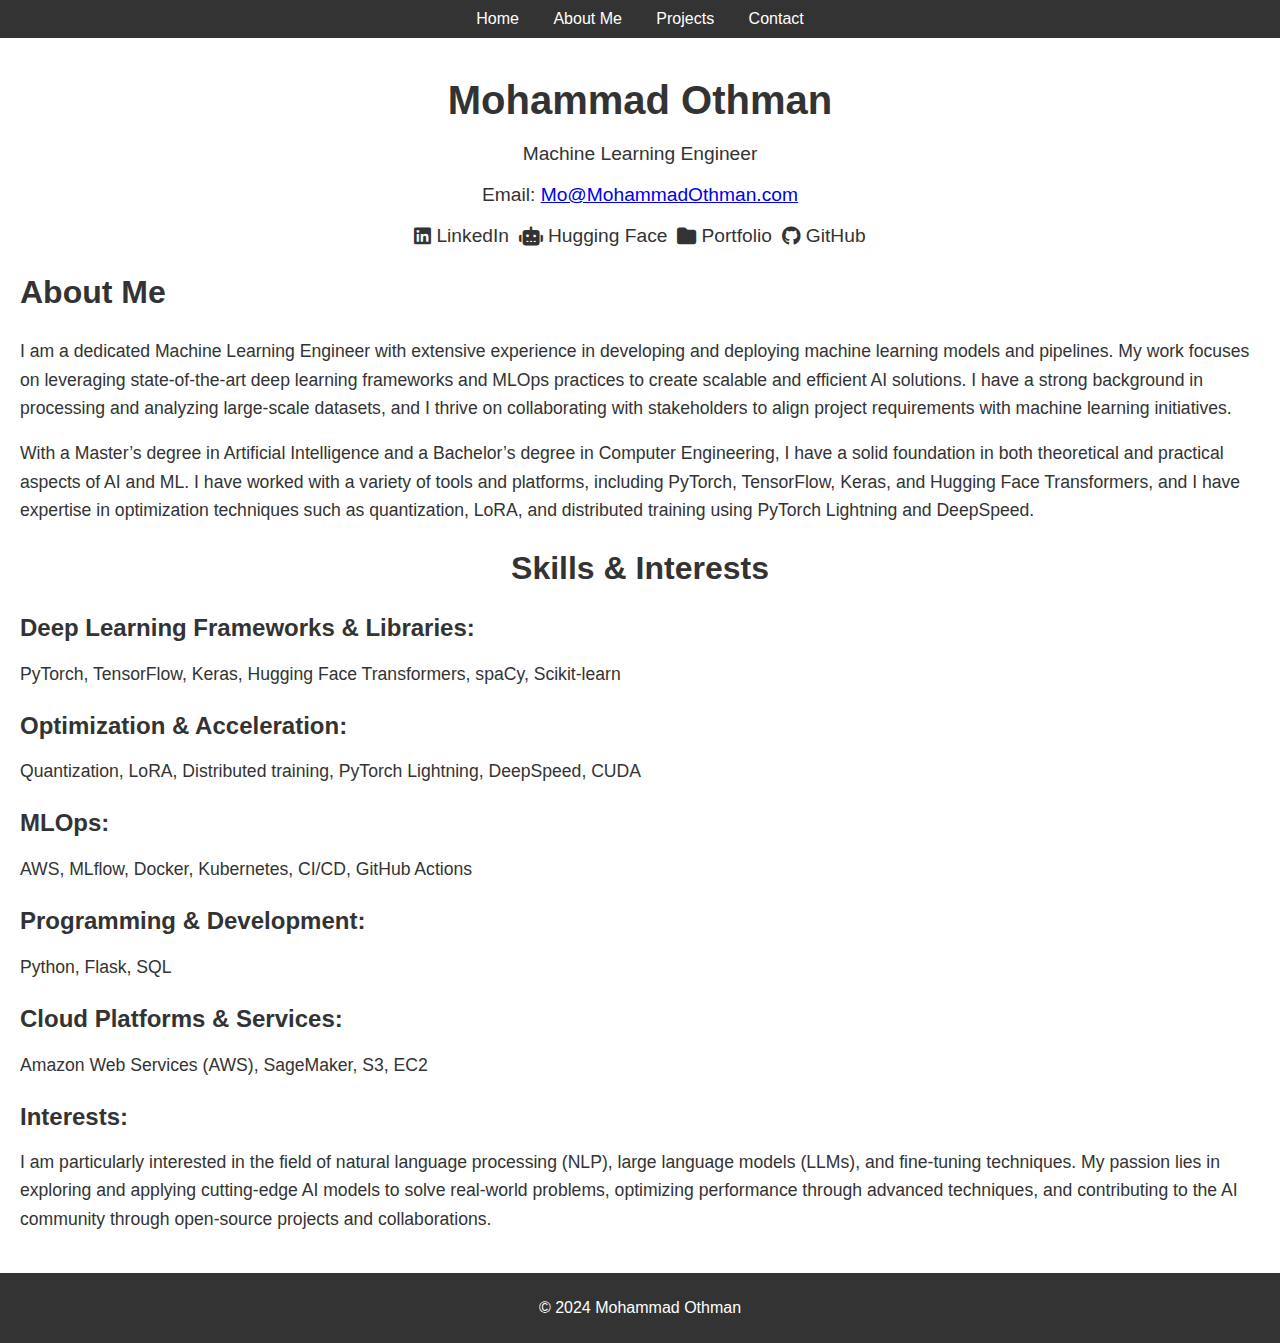
==== new-portfolio/index.html @ 8fcd3b31 "Enhance home page with detailed info and responsive design" ====
<!DOCTYPE html>
<html lang="en">
<head>
    <meta charset="UTF-8">
    <meta name="viewport" content="width=device-width, initial-scale=1.0">
    <title>Mohammad Othman | Home</title>
    <link rel="stylesheet" href="css/styles.css">
    <link rel="stylesheet" href="https://cdnjs.cloudflare.com/ajax/libs/font-awesome/6.1.0/css/all.min.css">
</head>
<body>
    <header>
        <nav>
            <ul>
                <li><a href="index.html">Home</a></li>
                <li><a href="about.html">About Me</a></li>
                <li><a href="projects.html">Projects</a></li>
                <li><a href="contact.html">Contact</a></li>
            </ul>
        </nav>
    </header>
    <main>
        <section id="home">
            <div class="intro">
                <h1>Mohammad Othman</h1>
                <p>Machine Learning Engineer</p>
                <p>Email: <a href="mailto:Mo@MohammadOthman.com">Mo@MohammadOthman.com</a></p>
                <div class="links">
                    <a href="https://www.linkedin.com/in/real-mohammad-othman" target="_blank"><i class="fab fa-linkedin"></i> LinkedIn</a>
                    <a href="https://huggingface.co/MohammadOthman" target="_blank"><i class="fas fa-robot"></i> Hugging Face</a>
                    <a href="projects.html"><i class="fas fa-folder"></i> Portfolio</a>
                    <a href="https://github.com/OthmanMohammad" target="_blank"><i class="fab fa-github"></i> GitHub</a>
                </div>
            </div>
            <div class="bio">
                <h2>About Me</h2>
                <p>I am a dedicated Machine Learning Engineer with extensive experience in developing and deploying machine learning models and pipelines. My work focuses on leveraging state-of-the-art deep learning frameworks and MLOps practices to create scalable and efficient AI solutions. I have a strong background in processing and analyzing large-scale datasets, and I thrive on collaborating with stakeholders to align project requirements with machine learning initiatives.</p>
                <p>With a Master’s degree in Artificial Intelligence and a Bachelor’s degree in Computer Engineering, I have a solid foundation in both theoretical and practical aspects of AI and ML. I have worked with a variety of tools and platforms, including PyTorch, TensorFlow, Keras, and Hugging Face Transformers, and I have expertise in optimization techniques such as quantization, LoRA, and distributed training using PyTorch Lightning and DeepSpeed.</p>
            </div>
            <div class="skills-interests">
                <h2>Skills & Interests</h2>
                <div class="skills">
                    <h3>Deep Learning Frameworks & Libraries:</h3>
                    <p>PyTorch, TensorFlow, Keras, Hugging Face Transformers, spaCy, Scikit-learn</p>
                    <h3>Optimization & Acceleration:</h3>
                    <p>Quantization, LoRA, Distributed training, PyTorch Lightning, DeepSpeed, CUDA</p>
                    <h3>MLOps:</h3>
                    <p>AWS, MLflow, Docker, Kubernetes, CI/CD, GitHub Actions</p>
                    <h3>Programming & Development:</h3>
                    <p>Python, Flask, SQL</p>
                    <h3>Cloud Platforms & Services:</h3>
                    <p>Amazon Web Services (AWS), SageMaker, S3, EC2</p>
                </div>
                <div class="interests">
                    <h3>Interests:</h3>
                    <p>I am particularly interested in the field of natural language processing (NLP), large language models (LLMs), and fine-tuning techniques. My passion lies in exploring and applying cutting-edge AI models to solve real-world problems, optimizing performance through advanced techniques, and contributing to the AI community through open-source projects and collaborations.</p>
                </div>
            </div>
        </section>
    </main>
    <footer>
        <p>&copy; 2024 Mohammad Othman</p>
    </footer>
    <script src="js/scripts.js"></script>
</body>
</html>
---- new-portfolio/css/styles.css ----
/* General styles */
body {
    font-family: Arial, sans-serif;
    margin: 0;
    padding: 0;
    box-sizing: border-box;
    background-color: #fff;
    color: #333;
}

/* Header styles */
header {
    background-color: #333;
    color: white;
    padding: 10px 0;
    text-align: center;
}

nav ul {
    list-style-type: none;
    margin: 0;
    padding: 0;
}

nav ul li {
    display: inline;
    margin: 0 15px;
}

nav ul li a {
    color: white;
    text-decoration: none;
}

/* Main content styles */
main {
    padding: 20px;
}

section {
    margin-bottom: 20px;
}

.intro {
    text-align: center;
}

.intro h1 {
    font-size: 2.5em;
    margin: 0.5em 0;
}

.intro p {
    font-size: 1.2em;
}

.links {
    display: flex;
    justify-content: center;
    gap: 10px;
    margin-top: 15px;
}

.links a {
    color: #333;
    font-size: 1.2em;
    text-decoration: none;
    display: flex;
    align-items: center;
}

.links a i {
    margin-right: 5px;
}

/* Bio styles */
.bio {
    margin: 20px 0;
}

.bio h2 {
    font-size: 2em;
}

.bio p {
    font-size: 1.1em;
    line-height: 1.6;
}

/* Skills and interests styles */
.skills-interests {
    margin: 20px 0;
}

.skills-interests h2 {
    font-size: 2em;
    text-align: center;
}

.skills, .interests {
    margin: 20px 0;
}

.skills h3, .interests h3 {
    font-size: 1.5em;
    margin-bottom: 10px;
}

.skills p, .interests p {
    font-size: 1.1em;
    line-height: 1.6;
}

/* Footer styles */
footer {
    background-color: #333;
    color: white;
    text-align: center;
    padding: 10px 0;
}

/* Responsive design */
@media (max-width: 768px) {
    nav ul li {
        display: block;
        margin: 10px 0;
    }

    .links {
        flex-direction: column;
        align-items: center;
    }
}
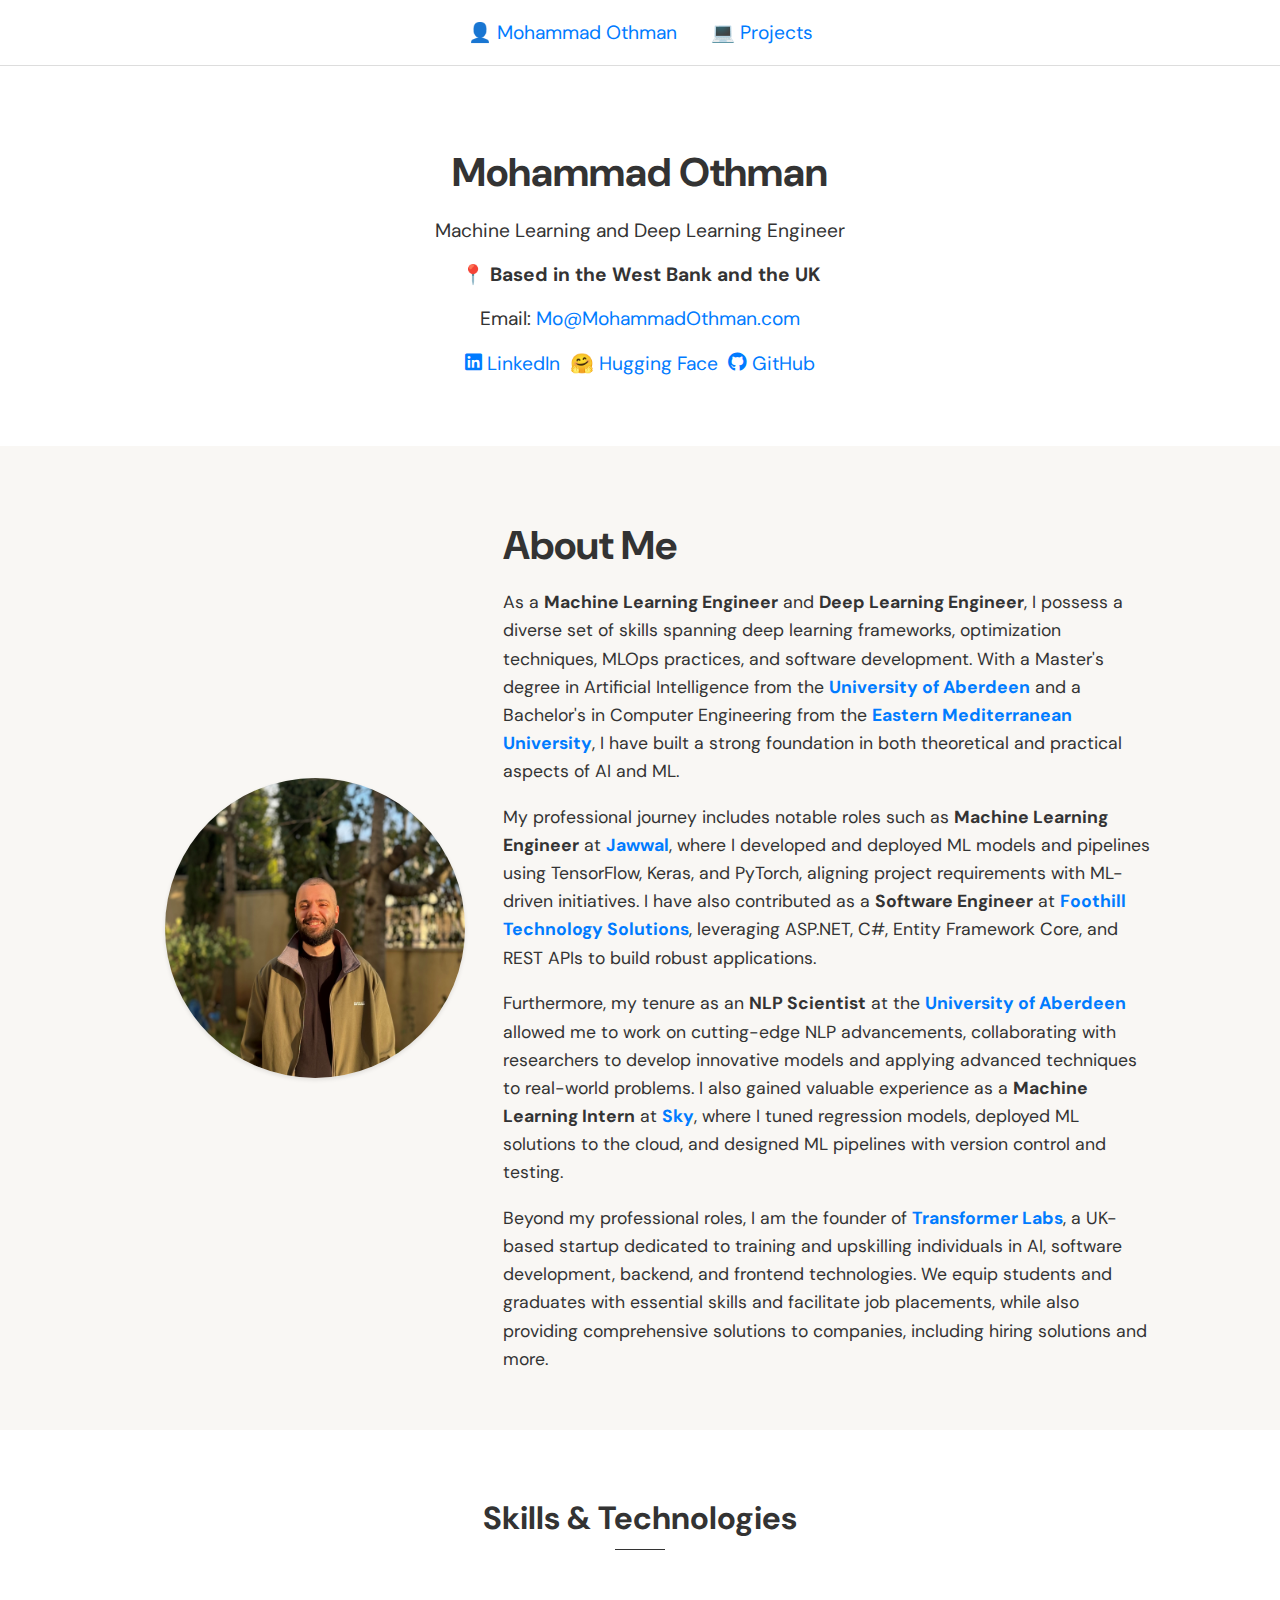
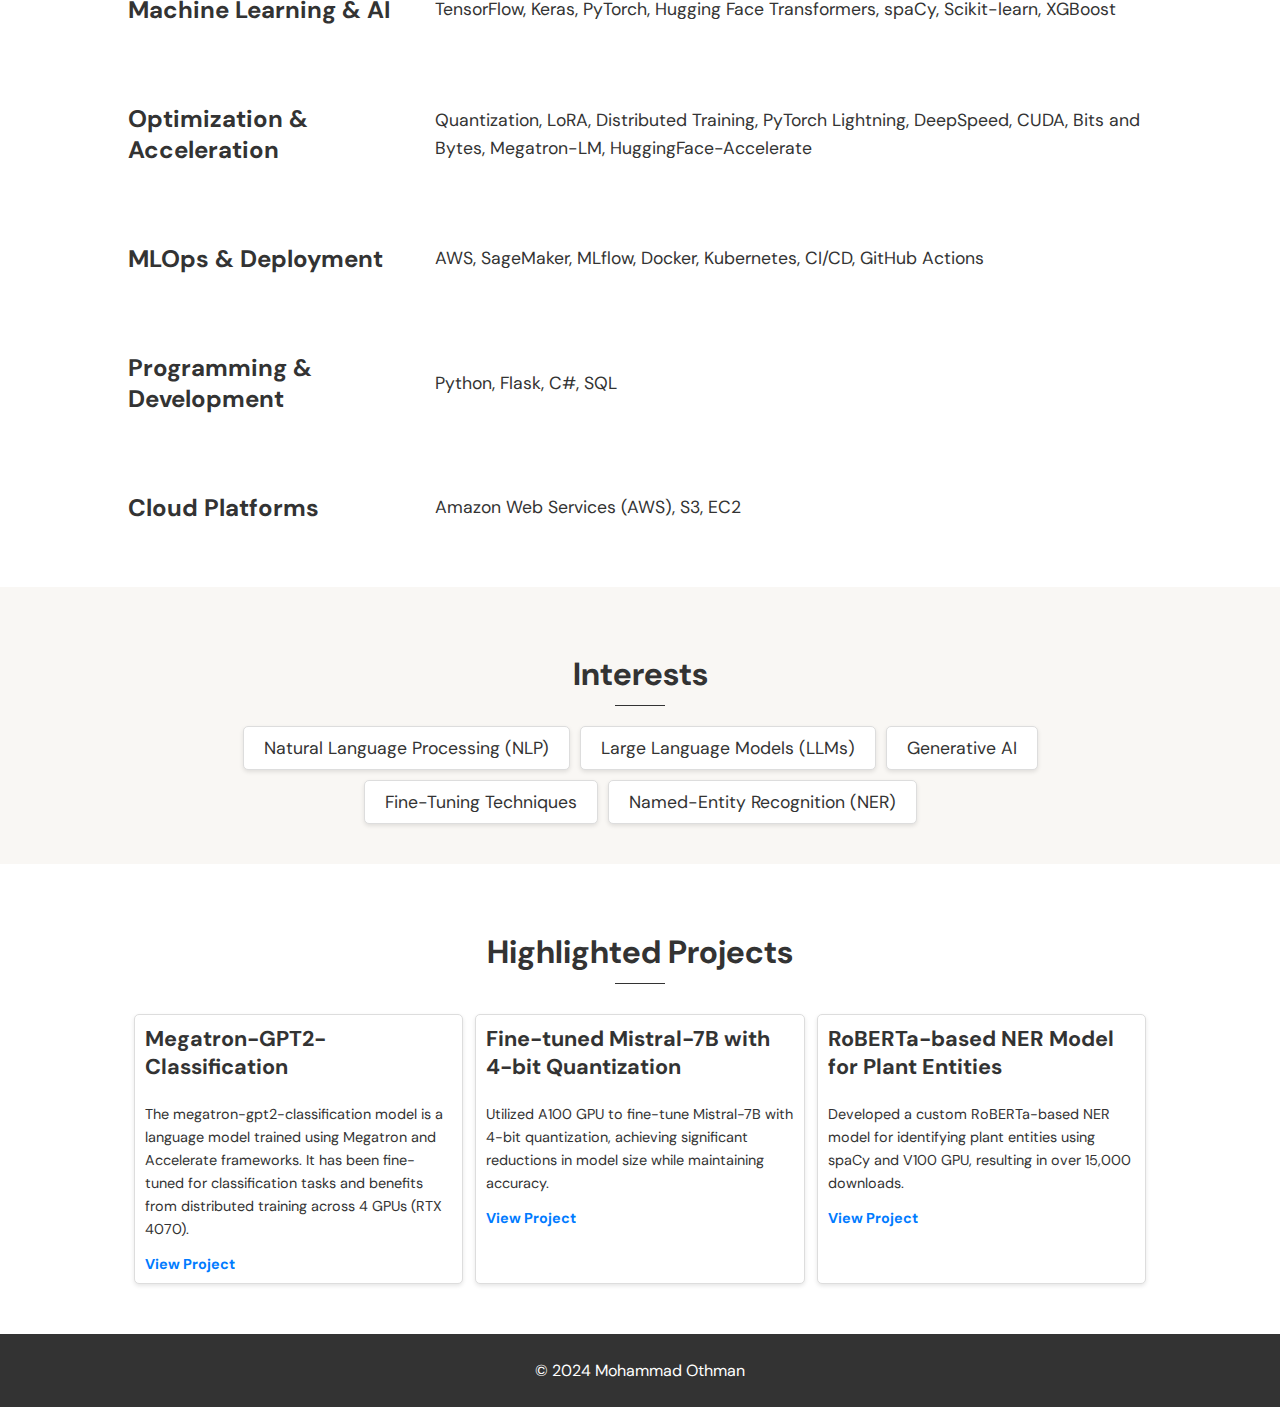
==== commit afb2282a: "Updated portfolio website with new projects and styling" ====
--- a/new-portfolio/index.html
+++ b/new-portfolio/index.html
@@ -3,56 +3,121 @@
 <head>
     <meta charset="UTF-8">
     <meta name="viewport" content="width=device-width, initial-scale=1.0">
-    <title>Mohammad Othman | Home</title>
+    <title>Mohammad Othman | Machine Learning and Deep Learning Engineer</title>
     <link rel="stylesheet" href="css/styles.css">
     <link rel="stylesheet" href="https://cdnjs.cloudflare.com/ajax/libs/font-awesome/6.1.0/css/all.min.css">
+    <link rel="preconnect" href="https://fonts.googleapis.com">
+    <link rel="preconnect" href="https://fonts.gstatic.com" crossorigin>
+    <link href="https://fonts.googleapis.com/css2?family=DM+Sans:wght@400;700&display=swap" rel="stylesheet">
+    <link rel="icon" href="images/lightning.png" type="image/png"> 
 </head>
 <body>
     <header>
         <nav>
             <ul>
-                <li><a href="index.html">Home</a></li>
-                <li><a href="about.html">About Me</a></li>
-                <li><a href="projects.html">Projects</a></li>
-                <li><a href="contact.html">Contact</a></li>
+                <li><a href="index.html">👤 Mohammad Othman</a></li>
+                <li><a href="projects.html">💻 Projects</a></li>
             </ul>
         </nav>
+        <hr class="header-separator">
     </header>
     <main>
-        <section id="home">
-            <div class="intro">
-                <h1>Mohammad Othman</h1>
-                <p>Machine Learning Engineer</p>
-                <p>Email: <a href="mailto:Mo@MohammadOthman.com">Mo@MohammadOthman.com</a></p>
-                <div class="links">
-                    <a href="https://www.linkedin.com/in/real-mohammad-othman" target="_blank"><i class="fab fa-linkedin"></i> LinkedIn</a>
-                    <a href="https://huggingface.co/MohammadOthman" target="_blank"><i class="fas fa-robot"></i> Hugging Face</a>
-                    <a href="projects.html"><i class="fas fa-folder"></i> Portfolio</a>
-                    <a href="https://github.com/OthmanMohammad" target="_blank"><i class="fab fa-github"></i> GitHub</a>
+        <section id="home" class="section-home">
+            <div class="container">
+                <div class="intro">
+                    <h1>Mohammad Othman</h1>
+                    <p>Machine Learning and Deep Learning Engineer</p>
+                    <p>📍 <strong>Based in the West Bank and the UK</strong></p>
+                    <p>Email: <a href="mailto:Mo@MohammadOthman.com" class="no-underline">Mo@MohammadOthman.com</a></p>
+                    <div class="links">
+                        <a href="https://www.linkedin.com/in/real-mohammad-othman" target="_blank"><i class="fab fa-linkedin"></i> LinkedIn</a>
+                        <a href="https://huggingface.co/MohammadOthman" target="_blank">🤗 Hugging Face</a>
+                        <a href="https://github.com/OthmanMohammad" target="_blank"><i class="fab fa-github"></i> GitHub</a>
+                    </div>
                 </div>
             </div>
-            <div class="bio">
-                <h2>About Me</h2>
-                <p>I am a dedicated Machine Learning Engineer with extensive experience in developing and deploying machine learning models and pipelines. My work focuses on leveraging state-of-the-art deep learning frameworks and MLOps practices to create scalable and efficient AI solutions. I have a strong background in processing and analyzing large-scale datasets, and I thrive on collaborating with stakeholders to align project requirements with machine learning initiatives.</p>
-                <p>With a Master’s degree in Artificial Intelligence and a Bachelor’s degree in Computer Engineering, I have a solid foundation in both theoretical and practical aspects of AI and ML. I have worked with a variety of tools and platforms, including PyTorch, TensorFlow, Keras, and Hugging Face Transformers, and I have expertise in optimization techniques such as quantization, LoRA, and distributed training using PyTorch Lightning and DeepSpeed.</p>
+        </section>
+
+        <section id="about" class="section-about">
+            <div class="container">
+                <div class="about-content">
+                    <div class="image-container">
+                        <img src="images/profile.jpg" alt="Mohammad Othman">
+                    </div>
+                    <div class="bio">
+                        <h2>About Me</h2>
+                        <p>As a <strong>Machine Learning Engineer</strong> and <strong>Deep Learning Engineer</strong>, I possess a diverse set of skills spanning deep learning frameworks, optimization techniques, MLOps practices, and software development. With a Master's degree in Artificial Intelligence from the <a href="https://www.abdn.ac.uk/" target="_blank" class="no-underline"><strong>University of Aberdeen</strong></a> and a Bachelor's in Computer Engineering from the <a href="https://emu.edu.tr/en" target="_blank" class="no-underline"><strong>Eastern Mediterranean University</strong></a>, I have built a strong foundation in both theoretical and practical aspects of AI and ML.</p>
+                        <p>My professional journey includes notable roles such as <strong>Machine Learning Engineer</strong> at <a href="https://www.jawwal.ps/en" target="_blank" class="no-underline"><strong>Jawwal</strong></a>, where I developed and deployed ML models and pipelines using TensorFlow, Keras, and PyTorch, aligning project requirements with ML-driven initiatives. I have also contributed as a <strong>Software Engineer</strong> at <a href="https://foothillsolutions.com/" target="_blank" class="no-underline"><strong>Foothill Technology Solutions</strong></a>, leveraging ASP.NET, C#, Entity Framework Core, and REST APIs to build robust applications.</p>
+                        <p>Furthermore, my tenure as an <strong>NLP Scientist</strong> at the <a href="https://www.abdn.ac.uk/" target="_blank" class="no-underline"><strong>University of Aberdeen</strong></a> allowed me to work on cutting-edge NLP advancements, collaborating with researchers to develop innovative models and applying advanced techniques to real-world problems. I also gained valuable experience as a <strong>Machine Learning Intern</strong> at <a href="https://www.sky.com/" target="_blank" class="no-underline"><strong>Sky</strong></a>, where I tuned regression models, deployed ML solutions to the cloud, and designed ML pipelines with version control and testing.</p>
+                        <p>Beyond my professional roles, I am the founder of <a href="https://www.transformerlabs.io/" target="_blank" class="no-underline"><strong>Transformer Labs</strong></a>, a UK-based startup dedicated to training and upskilling individuals in AI, software development, backend, and frontend technologies. We equip students and graduates with essential skills and facilitate job placements, while also providing comprehensive solutions to companies, including hiring solutions and more.</p>
+                    </div>
+                </div>
             </div>
-            <div class="skills-interests">
-                <h2>Skills & Interests</h2>
-                <div class="skills">
-                    <h3>Deep Learning Frameworks & Libraries:</h3>
-                    <p>PyTorch, TensorFlow, Keras, Hugging Face Transformers, spaCy, Scikit-learn</p>
-                    <h3>Optimization & Acceleration:</h3>
-                    <p>Quantization, LoRA, Distributed training, PyTorch Lightning, DeepSpeed, CUDA</p>
-                    <h3>MLOps:</h3>
-                    <p>AWS, MLflow, Docker, Kubernetes, CI/CD, GitHub Actions</p>
-                    <h3>Programming & Development:</h3>
-                    <p>Python, Flask, SQL</p>
-                    <h3>Cloud Platforms & Services:</h3>
-                    <p>Amazon Web Services (AWS), SageMaker, S3, EC2</p>
+        </section>
+
+        <section id="skills" class="section-skills">
+            <div class="container">
+                <h2 class="section-heading">Skills & Technologies</h2>
+                <hr class="heading-separator">
+                <div class="skills-container">
+                    <div class="skills-category">
+                        <h3>Machine Learning & AI</h3>
+                        <p>TensorFlow, Keras, PyTorch, Hugging Face Transformers, spaCy, Scikit-learn, XGBoost</p>
+                    </div>
+                    <div class="skills-category">
+                        <h3>Optimization & Acceleration</h3>
+                        <p>Quantization, LoRA, Distributed Training, PyTorch Lightning, DeepSpeed, CUDA, Bits and Bytes, Megatron-LM, HuggingFace-Accelerate</p>
+                    </div>
+                    <div class="skills-category">
+                        <h3>MLOps & Deployment</h3>
+                        <p>AWS, SageMaker, MLflow, Docker, Kubernetes, CI/CD, GitHub Actions</p>
+                    </div>
+                    <div class="skills-category">
+                        <h3>Programming & Development</h3>
+                        <p>Python, Flask, C#, SQL</p>
+                    </div>
+                    <div class="skills-category">
+                        <h3>Cloud Platforms</h3>
+                        <p>Amazon Web Services (AWS), S3, EC2</p>
+                    </div>
                 </div>
-                <div class="interests">
-                    <h3>Interests:</h3>
-                    <p>I am particularly interested in the field of natural language processing (NLP), large language models (LLMs), and fine-tuning techniques. My passion lies in exploring and applying cutting-edge AI models to solve real-world problems, optimizing performance through advanced techniques, and contributing to the AI community through open-source projects and collaborations.</p>
+            </div>
+        </section>
+
+        <section id="interests" class="section-interests">
+            <div class="container">
+                <h2 class="section-heading">Interests</h2>
+                <hr class="heading-separator">
+                <div class="interests-list">
+                    <div class="interest-item">Natural Language Processing (NLP)</div>
+                    <div class="interest-item">Large Language Models (LLMs)</div>
+                    <div class="interest-item">Generative AI</div>
+                    <div class="interest-item">Fine-Tuning Techniques</div>
+                    <div class="interest-item">Named-Entity Recognition (NER)</div>
+                </div>
+            </div>
+        </section>
+
+        <section id="projects" class="section-projects">
+            <div class="container">
+                <h2 class="section-heading">Highlighted Projects</h2>
+                <hr class="heading-separator">
+                <div class="projects-container">
+                    <div class="project-card">
+                        <h3>Megatron-GPT2-Classification</h3>
+                        <p>The megatron-gpt2-classification model is a language model trained using Megatron and Accelerate frameworks. It has been fine-tuned for classification tasks and benefits from distributed training across 4 GPUs (RTX 4070).</p>
+                        <a href="https://huggingface.co/MohammadOthman/megatron-gpt2-classification" target="_blank">View Project</a>
+                    </div>
+                    <div class="project-card">
+                        <h3>Fine-tuned Mistral-7B with 4-bit Quantization</h3>
+                        <p>Utilized A100 GPU to fine-tune Mistral-7B with 4-bit quantization, achieving significant reductions in model size while maintaining accuracy.</p>
+                        <a href="https://huggingface.co/MohammadOthman/Mistral-7B-Dolly-15K" target="_blank">View Project</a>
+                    </div>
+                    <div class="project-card">
+                        <h3>RoBERTa-based NER Model for Plant Entities</h3>
+                        <p>Developed a custom RoBERTa-based NER model for identifying plant entities using spaCy and V100 GPU, resulting in over 15,000 downloads.</p>
+                        <a href="https://huggingface.co/MohammadOthman/en_roberta_base_plant_ner_case" target="_blank">View Project</a>
+                    </div>
                 </div>
             </div>
         </section>
--- a/new-portfolio/css/styles.css
+++ b/new-portfolio/css/styles.css
@@ -1,19 +1,20 @@
 /* General styles */
 body {
-    font-family: Arial, sans-serif;
+    font-family: 'DM Sans', sans-serif;
     margin: 0;
     padding: 0;
     box-sizing: border-box;
+    background-color: #F9F7F4;
+    color: #333;
+}
+
+/* Header styles */
+header {
     background-color: #fff;
     color: #333;
-}
-
-/* Header styles */
-header {
-    background-color: #333;
-    color: white;
-    padding: 10px 0;
-    text-align: center;
+    padding: 20px 0; /* Increased padding for distance */
+    text-align: center;
+    box-shadow: 0 2px 4px rgba(0, 0, 0, 0.1);
 }
 
 nav ul {
@@ -28,21 +29,76 @@
 }
 
 nav ul li a {
-    color: white;
+    color: #007BFF;
     text-decoration: none;
-}
-
-/* Main content styles */
-main {
-    padding: 20px;
-}
-
+    font-size: 1.2em;
+}
+
+nav ul li a:hover {
+    color: #0056b3;
+}
+
+nav ul li a:active, nav ul li a:visited {
+    color: #007BFF;
+}
+
+.header-separator {
+    border: none;
+    height: 1px;
+    background-color: #ddd;
+    margin: 20px 0 0 0;
+}
+
+/* Section styles */
 section {
-    margin-bottom: 20px;
-}
-
+    width: 100%;
+    padding: 40px 10%;
+    box-sizing: border-box;
+}
+
+.section-home {
+    background-color: #ffffff;
+    text-align: center;
+}
+
+.section-about {
+    background-color: #F9F7F4;
+}
+
+.section-skills, .section-projects {
+    background-color: #ffffff;
+}
+
+.section-interests {
+    background-color: #F9F7F4;
+    text-align: center;
+}
+
+/* Container styles */
+.container {
+    max-width: 1200px;
+    margin: 0 auto;
+}
+
+/* Section heading styles */
+.section-heading {
+    text-align: center;
+    font-size: 2em;
+    margin-bottom: 10px;
+    position: relative;
+}
+
+.heading-separator {
+    width: 50px;
+    margin: 10px auto 20px;
+    border: none;
+    height: 1px;
+    background-color: #333;
+}
+
+/* Intro styles */
 .intro {
-    text-align: center;
+    margin-bottom: 30px;
 }
 
 .intro h1 {
@@ -62,7 +118,7 @@
 }
 
 .links a {
-    color: #333;
+    color: #007BFF;
     font-size: 1.2em;
     text-decoration: none;
     display: flex;
@@ -73,13 +129,41 @@
     margin-right: 5px;
 }
 
-/* Bio styles */
+.links a:hover {
+    color: #0056b3;
+}
+
+/* About section styles */
+.about-content {
+    display: flex;
+    flex-wrap: wrap;
+    align-items: center;
+    justify-content: space-around;
+}
+
+.image-container {
+    flex: 1 1 300px;
+    display: flex;
+    justify-content: center;
+    align-items: center;
+    margin-bottom: 20px;
+}
+
+.image-container img {
+    border-radius: 50%;
+    width: 300px;
+    height: 300px;
+    box-shadow: 0 2px 4px rgba(0, 0, 0, 0.1);
+}
+
 .bio {
-    margin: 20px 0;
+    flex: 2 1 500px;
+    text-align: left;
 }
 
 .bio h2 {
-    font-size: 2em;
+    font-size: 2.5em;
+    margin-bottom: 10px;
 }
 
 .bio p {
@@ -87,28 +171,122 @@
     line-height: 1.6;
 }
 
-/* Skills and interests styles */
-.skills-interests {
-    margin: 20px 0;
-}
-
-.skills-interests h2 {
-    font-size: 2em;
-    text-align: center;
-}
-
-.skills, .interests {
-    margin: 20px 0;
-}
-
-.skills h3, .interests h3 {
+.no-underline {
+    text-decoration: none;
+    color: #007BFF;
+}
+
+/* Skills section styles */
+.skills-container {
+    display: flex;
+    flex-direction: column;
+    gap: 30px;
+}
+
+.skills-category {
+    display: flex;
+    justify-content: space-between;
+    align-items: center;
+}
+
+.skills-category h3 {
     font-size: 1.5em;
-    margin-bottom: 10px;
-}
-
-.skills p, .interests p {
+    color: #333;
+    width: 30%;
+    text-align: left;
+}
+
+.skills-category p {
     font-size: 1.1em;
     line-height: 1.6;
+    width: 70%;
+    text-align: left;
+}
+
+/* Interests styles */
+.interests {
+    margin: 20px 0;
+}
+
+.interests-list {
+    display: flex;
+    flex-wrap: wrap;
+    justify-content: center;
+    gap: 10px;
+}
+
+.interest-item {
+    background-color: #fff;
+    border: 1px solid #ddd;
+    padding: 10px 20px;
+    border-radius: 5px;
+    box-shadow: 0 2px 4px rgba(0, 0, 0, 0.1);
+    font-size: 1.1em;
+}
+
+/* Projects overview styles */
+.projects-container {
+    display: flex;
+    flex-wrap: wrap;
+    justify-content: space-around;
+}
+
+.project-card {
+    width: 30%;
+    background-color: #fff;
+    border: 1px solid #ddd;
+    padding: 10px;
+    margin: 10px 0;
+    border-radius: 5px;
+    box-shadow: 0 2px 4px rgba(0, 0, 0, 0.1);
+    transition: transform 0.3s ease, box-shadow 0.3s ease;
+    text-align: left;
+    font-size: 0.9em; /* Reduce font size */
+}
+
+.project-card img {
+    width: 100%;
+    height: auto;
+    border-radius: 5px;
+}
+
+.project-card:hover {
+    transform: translateY(-5px);
+    box-shadow: 0 4px 8px rgba(0, 0, 0, 0.2);
+}
+
+.project-card h3 {
+    font-size: 1.5em;
+    margin-top: 0;
+}
+
+.project-card p {
+    font-size: 1em;
+    line-height: 1.6;
+}
+
+.project-card ul {
+    padding-left: 20px;
+    list-style-type: disc;
+}
+
+.tools-used li {
+    color: #bd2b26;
+    transition: color 0.3s ease;
+}
+
+.tools-used li:hover {
+    color: #9a1e1a;
+}
+
+.project-card a {
+    color: #007BFF;
+    text-decoration: none;
+    font-weight: bold;
+}
+
+.project-card a:hover {
+    text-decoration: underline;
 }
 
 /* Footer styles */
@@ -130,4 +308,26 @@
         flex-direction: column;
         align-items: center;
     }
-}
+
+    .about-content {
+        flex-direction: column;
+    }
+
+    .skills-category {
+        flex-direction: column;
+        align-items: flex-start;
+    }
+
+    .skills-category h3, .skills-category p {
+        width: 100%;
+    }
+
+    .project-card {
+        width: 100%;
+    }
+
+    .image-container img {
+        width: 200px;
+        height: 200px;
+    }
+}
